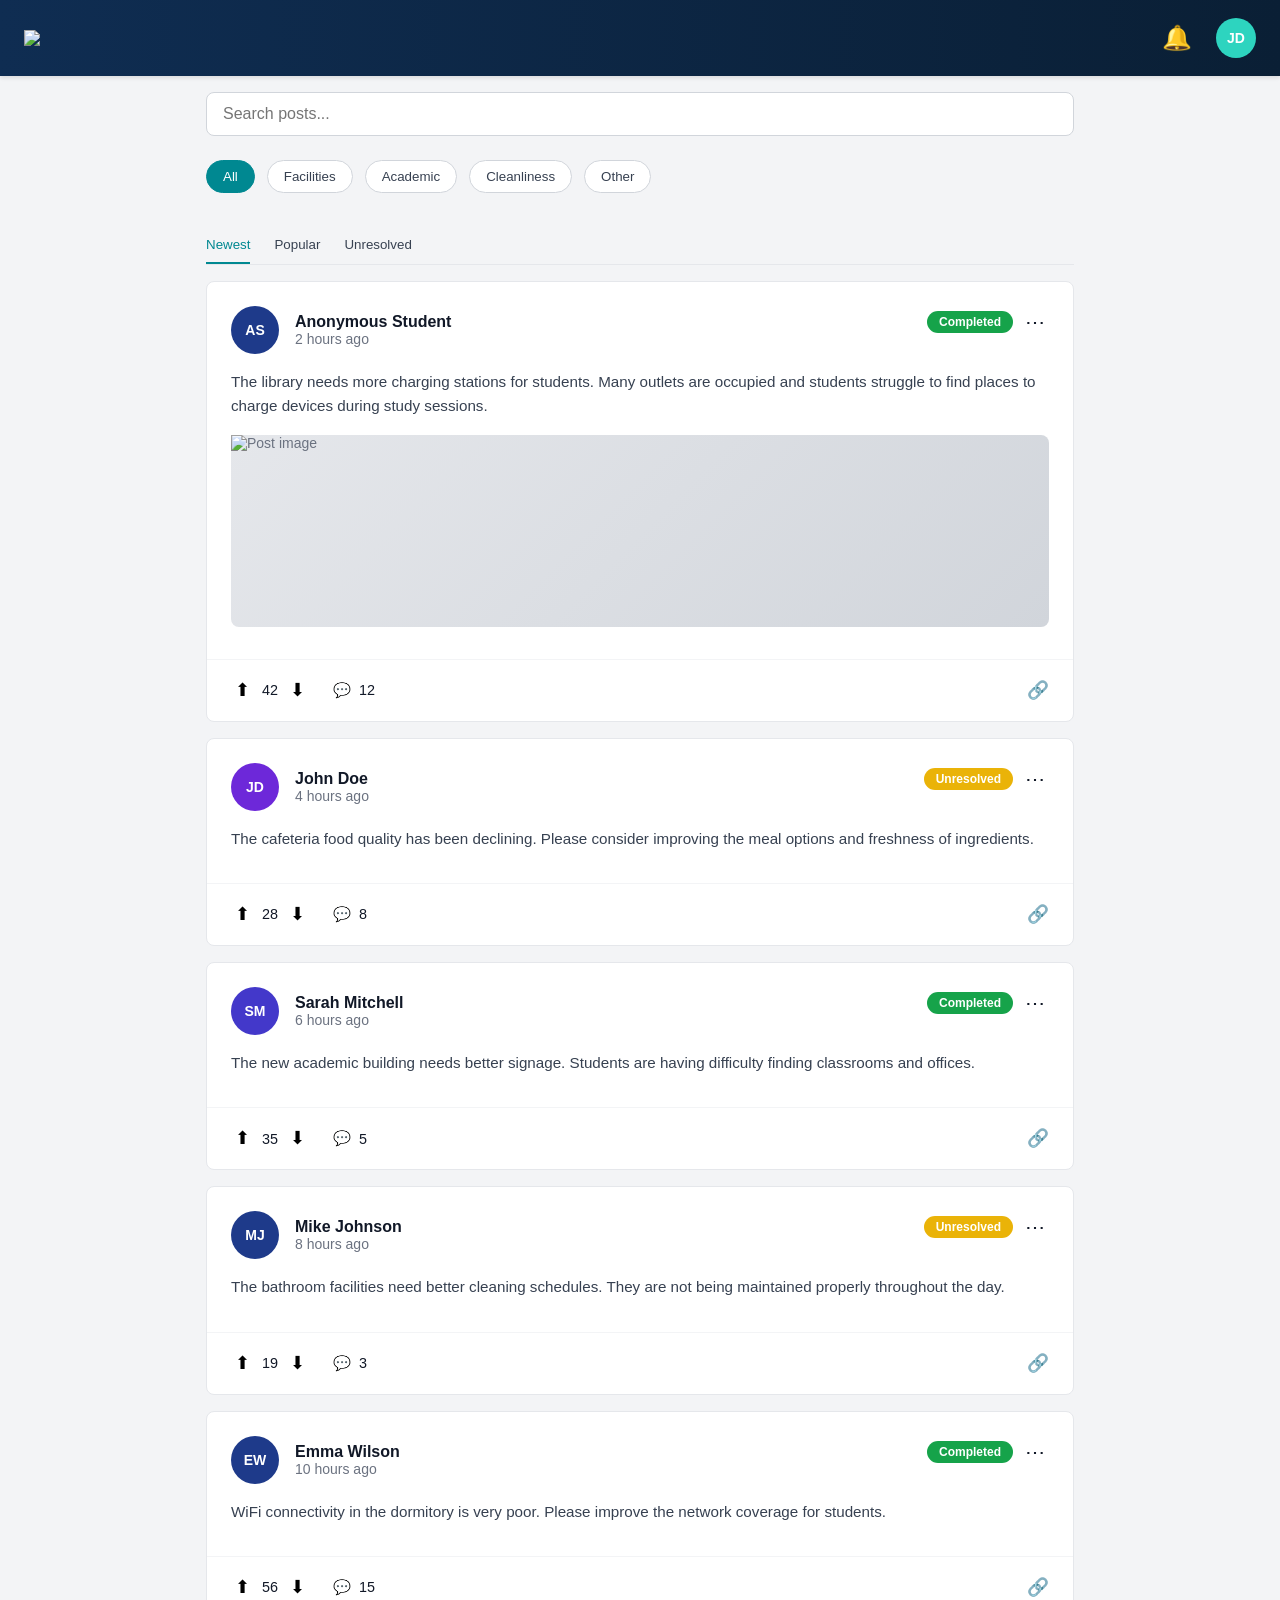
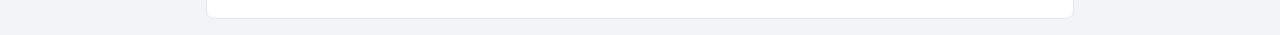
==== App/HTML/feed.html @ a90793ef "ngerapiin folder" ====
<!DOCTYPE html>
<html lang="id">

<head>
    <meta charset="UTF-8">
    <meta name="viewport" content="width=device-width, initial-scale=1.0">
    <title>Campus Voice - Feed</title>
    <link rel="stylesheet" href="/App/CSS/style.css">
    <link rel="stylesheet" href="/App/CSS/style-feed.css">
</head>

<body>

    <!-- HEADER -->
    <header class="header">
        <div class="logo">
            <img src="image/RuangKita_Logo6.png" style="height: 40px; width: auto;">
        </div>

        <div class="header-right">
            <button class="header-btn">🔔</button>
            <div class="profile-avatar">JD</div>
        </div>
    </header>

    <!-- MAIN CONTAINER -->
    <div class="container">

        <!-- SEARCH -->
        <div class="search-bar">
            <input type="text" id="searchInput" placeholder="Search posts...">
        </div>

        <!-- FILTER NAV -->
        <nav class="filter-nav" id="filterNav">
            <button class="filter-btn active" data-category="All">All</button>
            <button class="filter-btn" data-category="Facilities">Facilities</button>
            <button class="filter-btn" data-category="Academic">Academic</button>
            <button class="filter-btn" data-category="Cleanliness">Cleanliness</button>
            <button class="filter-btn" data-category="Other">Other</button>
        </nav>

        <!-- SORT NAV -->
        <nav class="sort-nav" id="sortNav">
            <button class="sort-btn active" data-sort="Newest">Newest</button>
            <button class="sort-btn" data-sort="Popular">Popular</button>
            <button class="sort-btn" data-sort="Unresolved">Unresolved</button>
        </nav>

        <!-- FEED -->
        <main class="feed" id="feedContainer"></main>

    </div>

    <script src="/App/JS/script-feed.js"></script>
    <div id="imageModal" class="image-modal" style="display: none;">
        <div class="modal-content">
            <button class="modal-close">&times;</button>
            <img id="modalImage" src="" alt="Full size image">
        </div>
    </div>

    <script src="/App/JS/script-feed.js"></script>
</body>

</html>
---- App/CSS/style.css ----
* {
    margin: 0;
    padding: 0;
    box-sizing: border-box;
}

:root {
    --primary: #0f2d52;
    --secondary: #008891;
    --danger: #ef4444;
    --success: #16a34a;
    --warning: #eab308;
    --gray-50: #f9fafb;
    --gray-100: #f3f4f6;
    --gray-200: #e5e7eb;
    --gray-300: #d1d5db;
    --gray-500: #6b7280;
    --gray-700: #374151;
    --gray-900: #111827;
}

html, body {
    height: 100%;
    font-family: -apple-system, BlinkMacSystemFont, 'Segoe UI', Roboto, 'Helvetica Neue', Arial, sans-serif;
    background-color: var(--gray-100);
    color: var(--gray-900);
}

/* HEADER - Universal */
.header {
    display: flex;
    justify-content: space-between;
    align-items: center;
    padding: 1rem 1.5rem;
    background: linear-gradient(to right, var(--primary), #0a1f35);
    color: white;
    box-shadow: 0 2px 4px rgba(0, 0, 0, 0.1);
    position: sticky;
    top: 0;
    z-index: 100;
}

.header .logo {
    font-size: 1.5rem;
    font-weight: bold;
    letter-spacing: -0.5px;
}

.header-right {
    display: flex;
    gap: 1rem;
    align-items: center;
}

.header-btn {
    background: none;
    border: none;
    color: white;
    cursor: pointer;
    font-size: 1.5rem;
    transition: opacity 0.2s;
    padding: 0.5rem;
}

.header-btn:hover {
    opacity: 0.8;
}

.profile-avatar {
    width: 2.5rem;
    height: 2.5rem;
    background-color: #2dd4bf;
    border-radius: 50%;
    display: flex;
    justify-content: center;
    align-items: center;
    font-weight: 600;
    font-size: 0.875rem;
    cursor: pointer;
    transition: background-color 0.2s;
}

.profile-avatar:hover {
    background-color: #14b8a6;
}

/* CONTAINER - Feed Page */
.container {
    max-width: 900px;
    margin: 0 auto;
    padding: 1rem;
}

/* SEARCH BAR */
.search-bar {
    margin-bottom: 1.5rem;
}

.search-bar input {
    width: 100%;
    padding: 0.75rem 1rem;
    border: 1px solid var(--gray-300);
    border-radius: 0.5rem;
    font-size: 1rem;
    background-color: white;
    transition: all 0.2s;
}

.search-bar input:focus {
    outline: none;
    border-color: var(--secondary);
    box-shadow: 0 0 0 3px rgba(0, 136, 145, 0.1);
}

/* NAVIGATION - Filter & Sort */
.filter-nav,
.sort-nav {
    display: flex;
    gap: 0.75rem;
    margin-bottom: 1.5rem;
    overflow-x: auto;
    padding-bottom: 0.5rem;
}

.filter-btn,
.sort-btn {
    padding: 0.5rem 1rem;
    border: 1px solid var(--gray-300);
    background: white;
    color: var(--gray-700);
    border-radius: 9999px;
    cursor: pointer;
    font-weight: 500;
    white-space: nowrap;
    transition: all 0.2s;
}

.filter-btn:hover,
.sort-btn:hover {
    background-color: var(--gray-50);
}

.filter-btn.active,
.sort-btn.active {
    background: var(--secondary);
    color: white;
    border-color: var(--secondary);
}

.sort-nav {
    border-bottom: 1px solid var(--gray-200);
    padding-bottom: 0;
    margin-bottom: 1rem;
    gap: 1.5rem;
}

.sort-btn {
    border: none;
    background: none;
    padding: 0.75rem 0;
    position: relative;
}

.sort-btn.active {
    background: none;
    color: var(--secondary);
}

.sort-btn.active::after {
    content: '';
    position: absolute;
    bottom: -1px;
    left: 0;
    right: 0;
    height: 3px;
    background: var(--secondary);
}

/* FEED */
.feed {
    display: flex;
    flex-direction: column;
    gap: 1rem;
}

/* POST CARD */
.post-card {
    background: white;
    border: 1px solid var(--gray-200);
    border-radius: 0.5rem;
    overflow: hidden;
    transition: all 0.2s;
}

.post-card:hover {
    box-shadow: 0 4px 12px rgba(0, 0, 0, 0.08);
}

/* POST HEADER */
.post-header-container {
    padding: 1.5rem;
    padding-bottom: 1rem;
}

.post-header {
    display: flex;
    align-items: flex-start;
    justify-content: space-between;
    margin-bottom: 1rem;
}

.post-user-info {
    display: flex;
    align-items: center;
    gap: 1rem;
}

.avatar {
    width: 3rem;
    height: 3rem;
    border-radius: 50%;
    display: flex;
    justify-content: center;
    align-items: center;
    color: white;
    font-weight: 600;
    font-size: 0.875rem;
}

.avatar.color1 { background: #0d7377; }
.avatar.color2 { background: #1e3a8a; }
.avatar.color3 { background: #6d28d9; }
.avatar.color4 { background: #4338ca; }

.post-user-details h4 {
    margin: 0;
    font-size: 1rem;
    font-weight: 600;
    color: var(--gray-900);
}

.post-user-details small {
    display: block;
    font-size: 0.875rem;
    color: var(--gray-500);
}

.post-actions-top {
    display: flex;
    gap: 0.5rem;
    align-items: center;
}

.status-badge {
    padding: 0.25rem 0.75rem;
    border-radius: 9999px;
    font-size: 0.75rem;
    font-weight: 600;
    color: white;
}

.status-completed {
    background: var(--success);
}

.status-unresolved {
    background: var(--warning);
}

.post-menu {
    background: none;
    border: none;
    cursor: pointer;
    color: var(--gray-400);
    padding: 0.25rem;
    font-size: 1.25rem;
}

/* POST CONTENT */
.post-content {
    color: var(--gray-700);
    line-height: 1.6;
    margin-bottom: 1rem;
    font-size: 0.95rem;
}

/* POST IMAGE */
.post-image {
    width: 100%;
    height: 12rem;
    background: linear-gradient(135deg, var(--gray-200) 0%, var(--gray-300) 100%);
    border-radius: 0.5rem;
    display: flex;
    align-items: center;
    justify-content: center;
    color: var(--gray-500);
    font-size: 0.875rem;
    margin-bottom: 1rem;
}

/* POST FOOTER */
.post-footer {
    padding: 1rem 1.5rem;
    border-top: 1px solid var(--gray-100);
    display: flex;
    align-items: center;
    justify-content: space-between;
}

.post-interactions {
    display: flex;
    align-items: center;
    gap: 1.5rem;
}

.interaction-item {
    display: flex;
    align-items: center;
    gap: 0.5rem;
    color: var(--gray-600);
    cursor: pointer;
    transition: color 0.2s;
    font-size: 0.9rem;
}

.interaction-item:hover {
    color: var(--secondary);
}

.interaction-btn {
    background: none;
    border: none;
    cursor: pointer;
    padding: 0.25rem;
    font-size: 1.1rem;
    transition: opacity 0.2s;
}

.interaction-btn:hover {
    opacity: 0.7;
}

.share-btn {
    background: none;
    border: none;
    cursor: pointer;
    font-size: 1.1rem;
    color: var(--secondary);
    transition: color 0.2s;
}

.share-btn:hover {
    color: #0a6f75;
}

/* IMAGE MODAL */
.image-modal {
    position: fixed;
    top: 0;
    left: 0;
    width: 100%;
    height: 100%;
    background: rgba(0, 0, 0, 0.8);
    display: flex;
    align-items: center;
    justify-content: center;
    z-index: 1000;
    animation: fadeIn 0.3s ease-in;
}

@keyframes fadeIn {
    from {
        opacity: 0;
    }
    to {
        opacity: 1;
    }
}

.modal-content {
    position: relative;
    max-width: 90%;
    max-height: 90%;
    background: white;
    border-radius: 0.5rem;
    overflow: hidden;
}

.modal-content img {
    width: 100%;
    height: 100%;
    object-fit: contain;
    max-height: 85vh;
    display: block;
}

.modal-close {
    position: absolute;
    top: 1rem;
    right: 1rem;
    background: rgba(0, 0, 0, 0.5);
    color: white;
    border: none;
    font-size: 2rem;
    cursor: pointer;
    width: 3rem;
    height: 3rem;
    border-radius: 50%;
    display: flex;
    align-items: center;
    justify-content: center;
    transition: background 0.2s;
    z-index: 1001;
}

.modal-close:hover {
    background: rgba(0, 0, 0, 0.8);
}
---- App/CSS/style-feed.css ----
body {
    background: var(--gray-100);
}

/* Additional styling specific to feed page */
.filter-nav::-webkit-scrollbar {
    height: 4px;
}

.filter-nav::-webkit-scrollbar-track {
    background: transparent;
}

.filter-nav::-webkit-scrollbar-thumb {
    background: var(--gray-300);
    border-radius: 2px;
}

/* Responsive adjustments */
@media (max-width: 768px) {
    .container {
        padding: 0.75rem;
    }

    .header {
        padding: 1rem;
    }

    .post-card {
        border-radius: 0.375rem;
    }

    .post-interactions {
        gap: 1rem;
    }
}
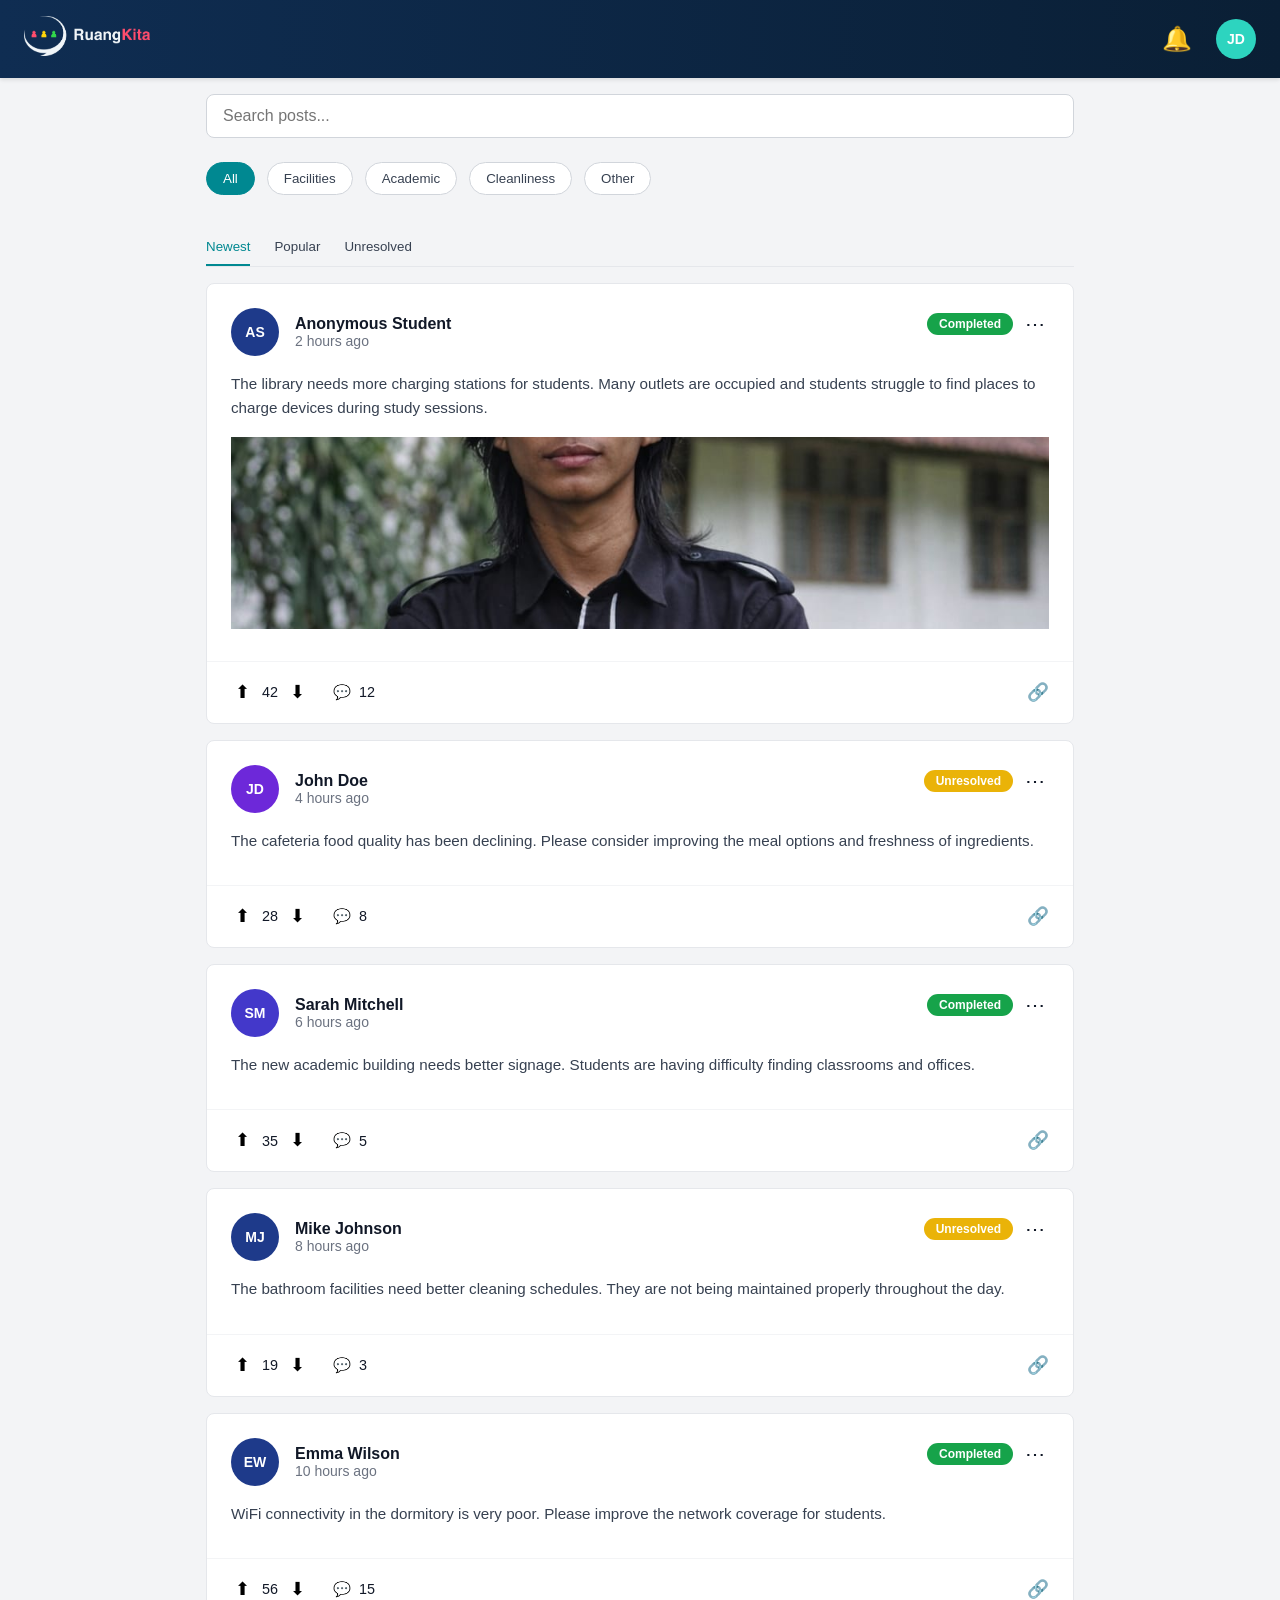
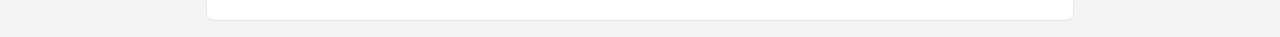
==== commit 59d2ceeb: "beres beres" ====
--- a/App/HTML/feed.html
+++ b/App/HTML/feed.html
@@ -14,7 +14,7 @@
     <!-- HEADER -->
     <header class="header">
         <div class="logo">
-            <img src="image/RuangKita_Logo6.png" style="height: 40px; width: auto;">
+            <img src="/App/image/RuangKita_Logo6.png" style="height: 40px; width: auto;">
         </div>
 
         <div class="header-right">
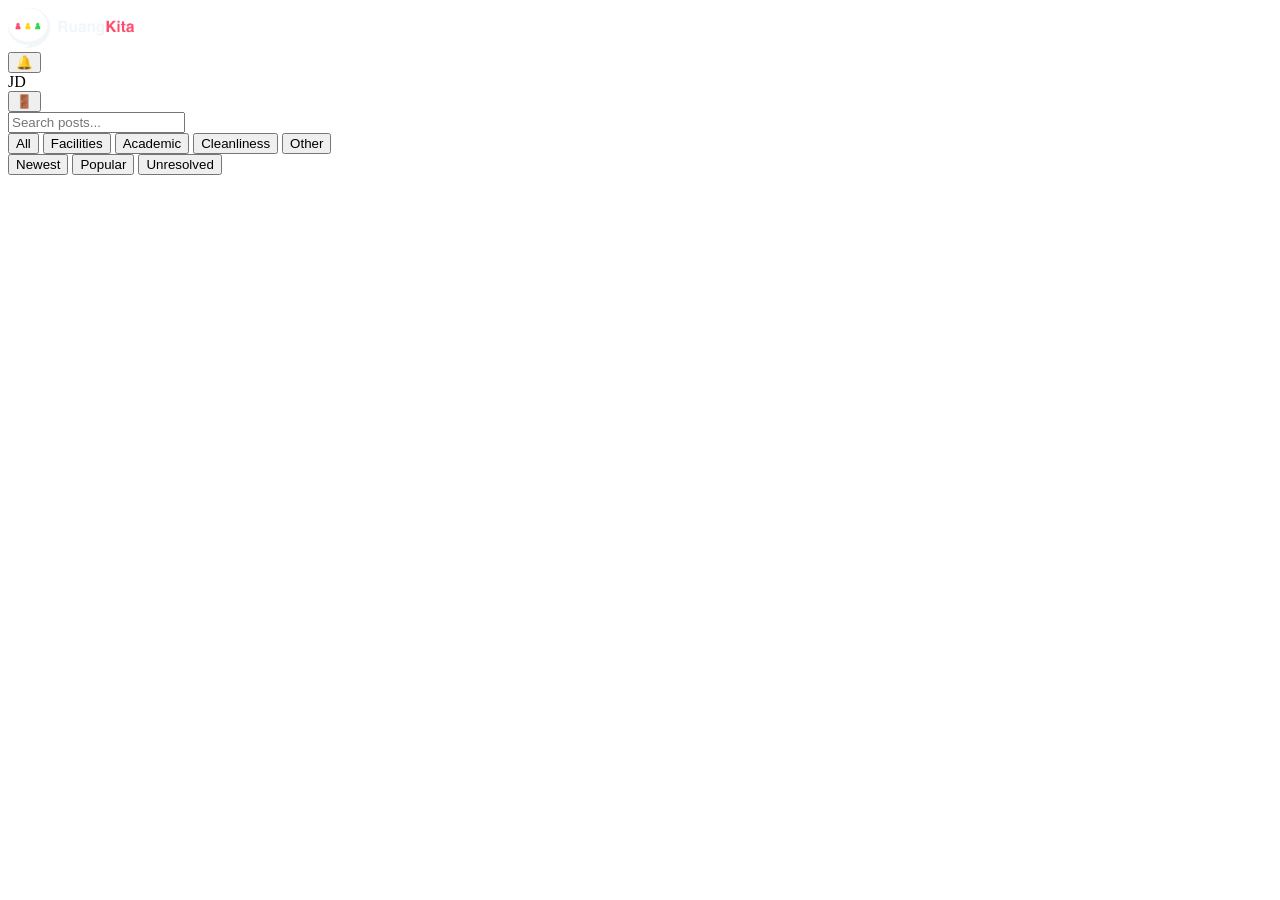
==== commit c0559fcb: "fitur sign up" ====
--- a/App/HTML/feed.html
+++ b/App/HTML/feed.html
@@ -1,25 +1,24 @@
 <!DOCTYPE html>
 <html lang="id">
-
 <head>
     <meta charset="UTF-8">
     <meta name="viewport" content="width=device-width, initial-scale=1.0">
     <title>Campus Voice - Feed</title>
-    <link rel="stylesheet" href="/App/CSS/style.css">
-    <link rel="stylesheet" href="/App/CSS/style-feed.css">
+    <link rel="stylesheet" href="../css/style.css">
+    <link rel="stylesheet" href="../css/style-feed.css">
 </head>
-
 <body>
 
     <!-- HEADER -->
     <header class="header">
         <div class="logo">
-            <img src="/App/image/RuangKita_Logo6.png" style="height: 40px; width: auto;">
+            <img src="../image/RuangKita_Logo6.png" style="height: 40px; width: auto;">
         </div>
 
         <div class="header-right">
             <button class="header-btn">🔔</button>
-            <div class="profile-avatar">JD</div>
+            <div class="profile-avatar" id="profileAvatar">JD</div>
+            <button class="header-btn" id="logoutBtn">🚪</button>
         </div>
     </header>
 
@@ -52,7 +51,6 @@
 
     </div>
 
-    <script src="/App/JS/script-feed.js"></script>
     <div id="imageModal" class="image-modal" style="display: none;">
         <div class="modal-content">
             <button class="modal-close">&times;</button>
@@ -60,7 +58,7 @@
         </div>
     </div>
 
-    <script src="/App/JS/script-feed.js"></script>
+    <script src="../js/script-feed.js"></script>
 </body>
 
 </html>
